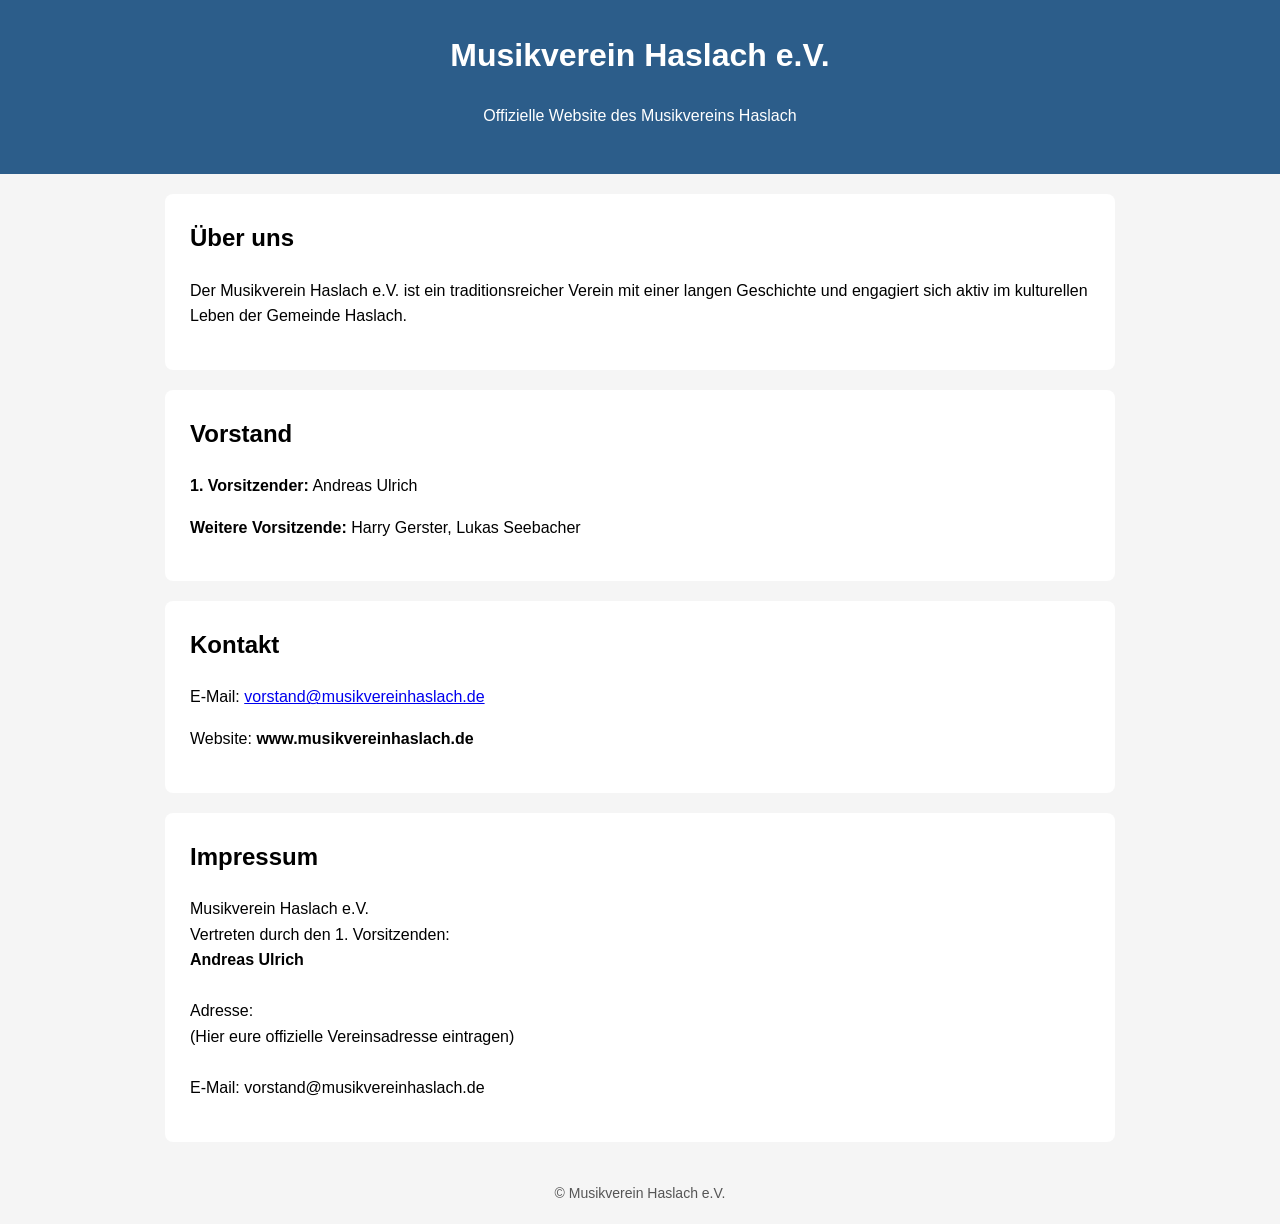
==== index.html @ a709c37e "Create index.html" ====
<!DOCTYPE html>
<html lang="de">
<head>
    <meta charset="UTF-8">
    <title>Musikverein Haslach e.V.</title>
    <meta name="viewport" content="width=device-width, initial-scale=1.0">
    <style>
        body {
            font-family: Arial, sans-serif;
            margin: 0;
            line-height: 1.6;
            background: #f5f5f5;
        }
        header {
            background: #2c5d8a;
            color: white;
            padding: 30px 20px;
            text-align: center;
        }
        section {
            max-width: 900px;
            margin: 20px auto;
            background: white;
            padding: 25px;
            border-radius: 8px;
        }
        h1, h2 {
            margin-top: 0;
        }
        footer {
            text-align: center;
            font-size: 14px;
            color: #555;
            padding: 20px;
        }
    </style>
</head>
<body>

<header>
    <h1>Musikverein Haslach e.V.</h1>
    <p>Offizielle Website des Musikvereins Haslach</p>
</header>

<section>
    <h2>Über uns</h2>
    <p>
        Der Musikverein Haslach e.V. ist ein traditionsreicher Verein mit einer langen Geschichte
        und engagiert sich aktiv im kulturellen Leben der Gemeinde Haslach.
    </p>
</section>

<section>
    <h2>Vorstand</h2>
    <p><strong>1. Vorsitzender:</strong> Andreas Ulrich</p>
    <p><strong>Weitere Vorsitzende:</strong> Harry Gerster, Lukas Seebacher</p>
</section>

<section>
    <h2>Kontakt</h2>
    <p>
        E-Mail: <a href="mailto:vorstand@musikvereinhaslach.de">
        vorstand@musikvereinhaslach.de</a>
    </p>
    <p>
        Website: <strong>www.musikvereinhaslach.de</strong>
    </p>
</section>

<section>
    <h2>Impressum</h2>
    <p>
        Musikverein Haslach e.V.<br>
        Vertreten durch den 1. Vorsitzenden:<br>
        <strong>Andreas Ulrich</strong><br><br>

        Adresse:<br>
        (Hier eure offizielle Vereinsadresse eintragen)<br><br>

        E-Mail: vorstand@musikvereinhaslach.de
    </p>
</section>

<footer>
    © Musikverein Haslach e.V.
</footer>

</body>
</html>
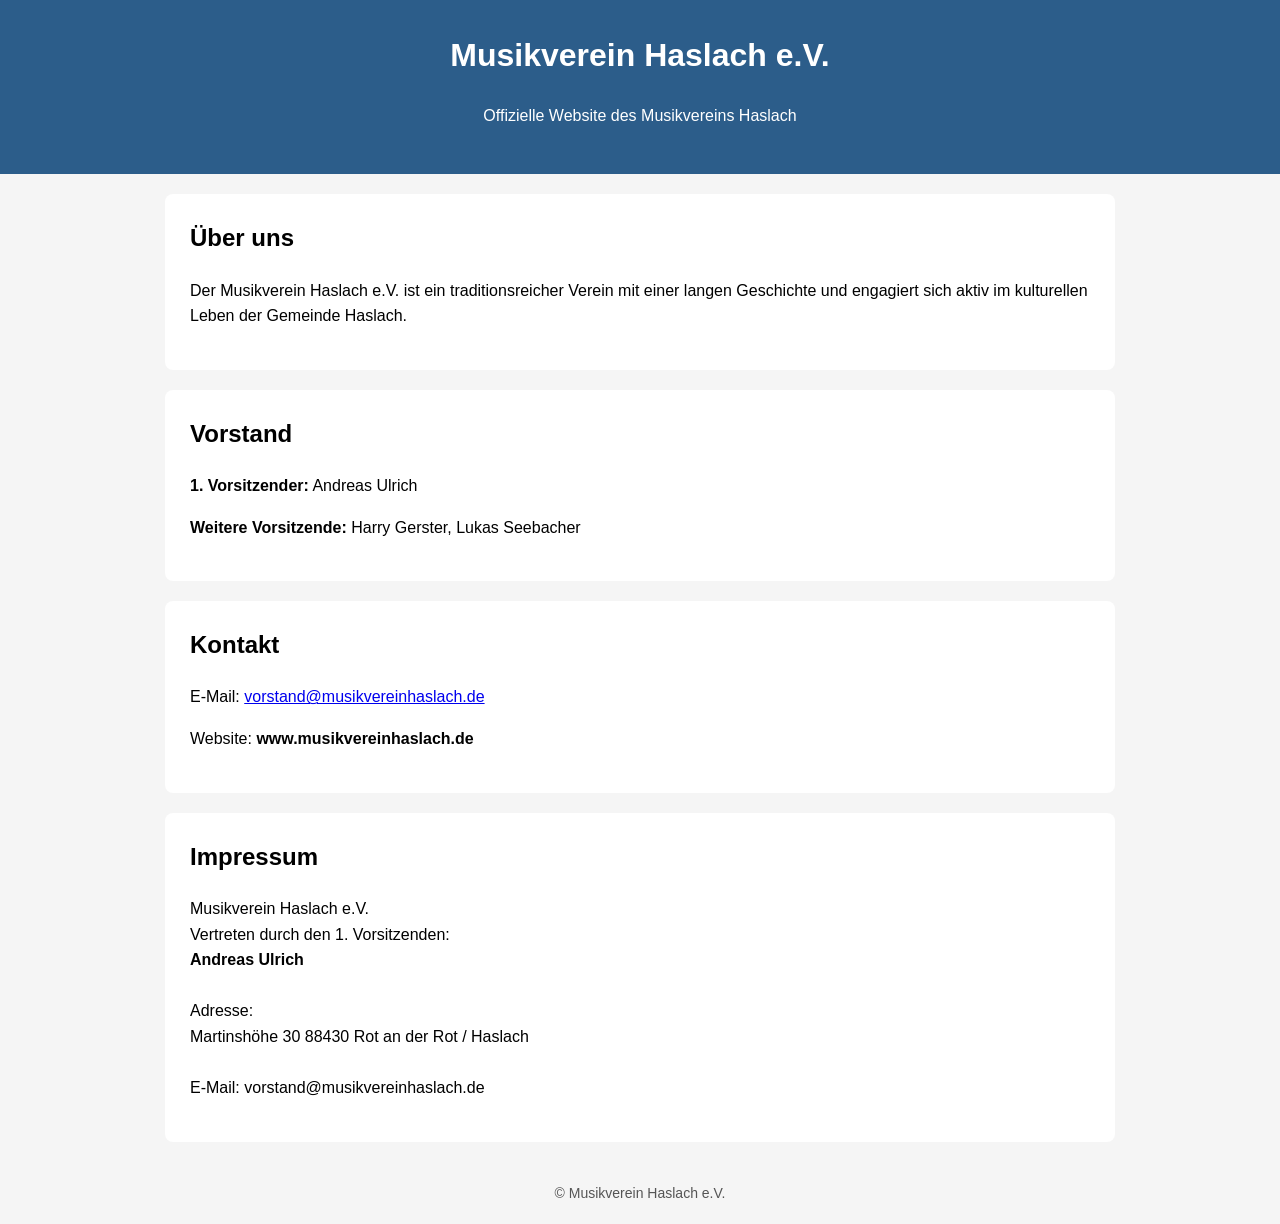
==== commit fbf30754: "Update index.html" ====
--- a/index.html
+++ b/index.html
@@ -75,7 +75,10 @@
         <strong>Andreas Ulrich</strong><br><br>
 
         Adresse:<br>
-        (Hier eure offizielle Vereinsadresse eintragen)<br><br>
+        Martinshöhe 30
+        88430
+        Rot an der Rot / Haslach
+        <br><br>
 
         E-Mail: vorstand@musikvereinhaslach.de
     </p>
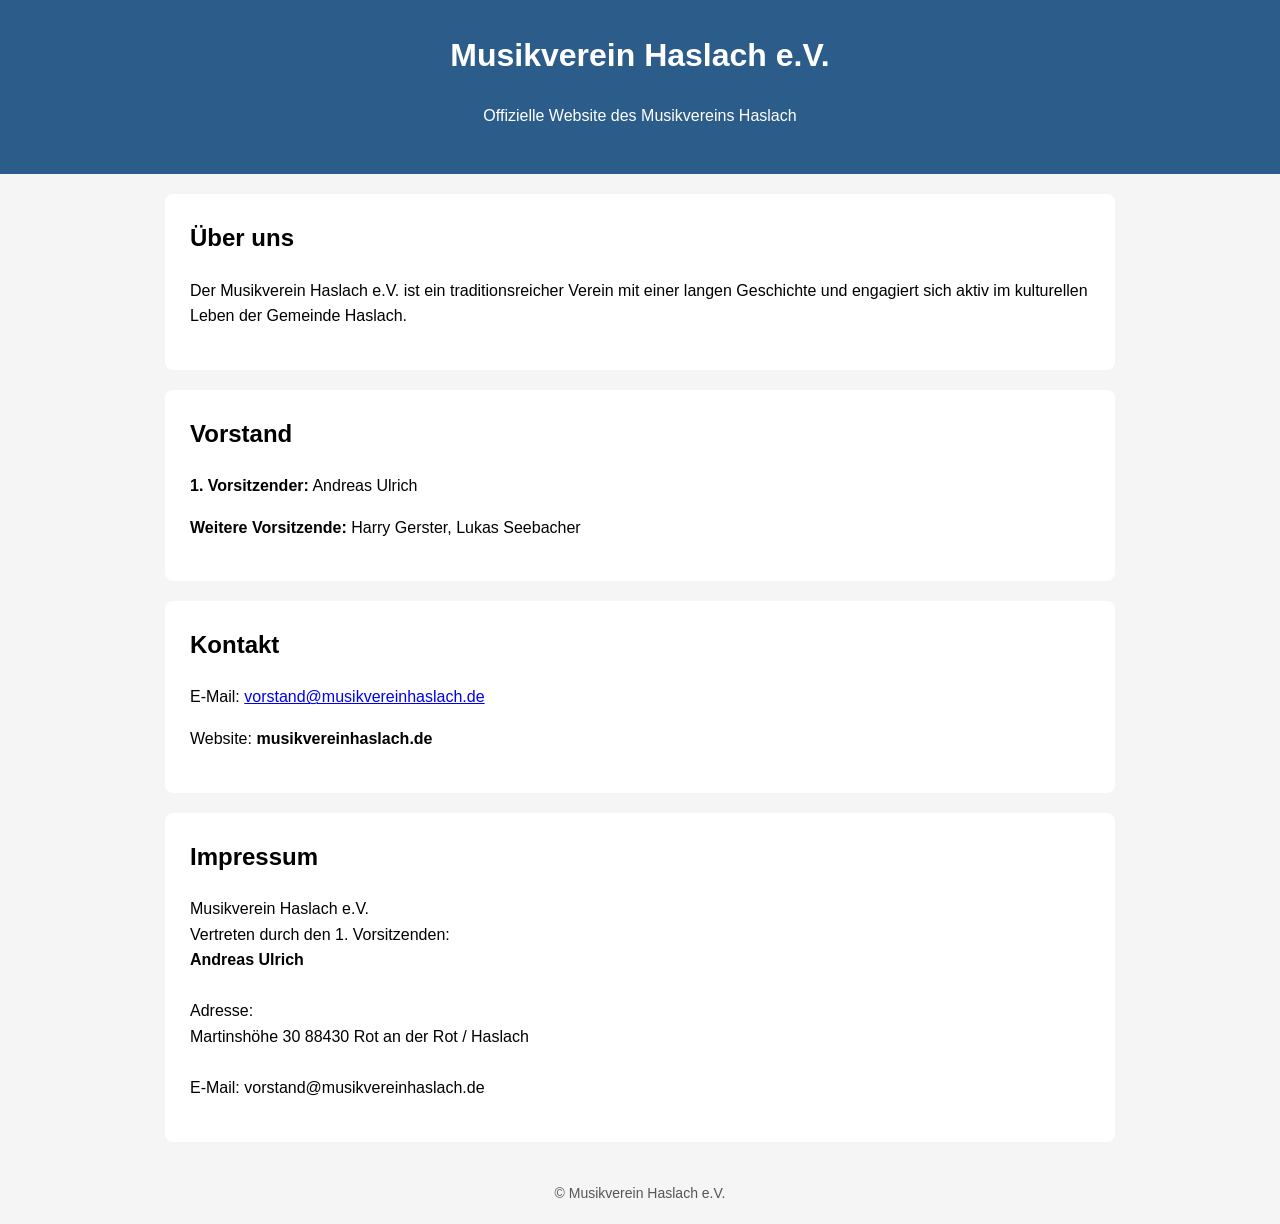
==== commit 21c1e32e: "Update index.html" ====
--- a/index.html
+++ b/index.html
@@ -63,7 +63,7 @@
         vorstand@musikvereinhaslach.de</a>
     </p>
     <p>
-        Website: <strong>www.musikvereinhaslach.de</strong>
+        Website: <strong>musikvereinhaslach.de</strong>
     </p>
 </section>
 
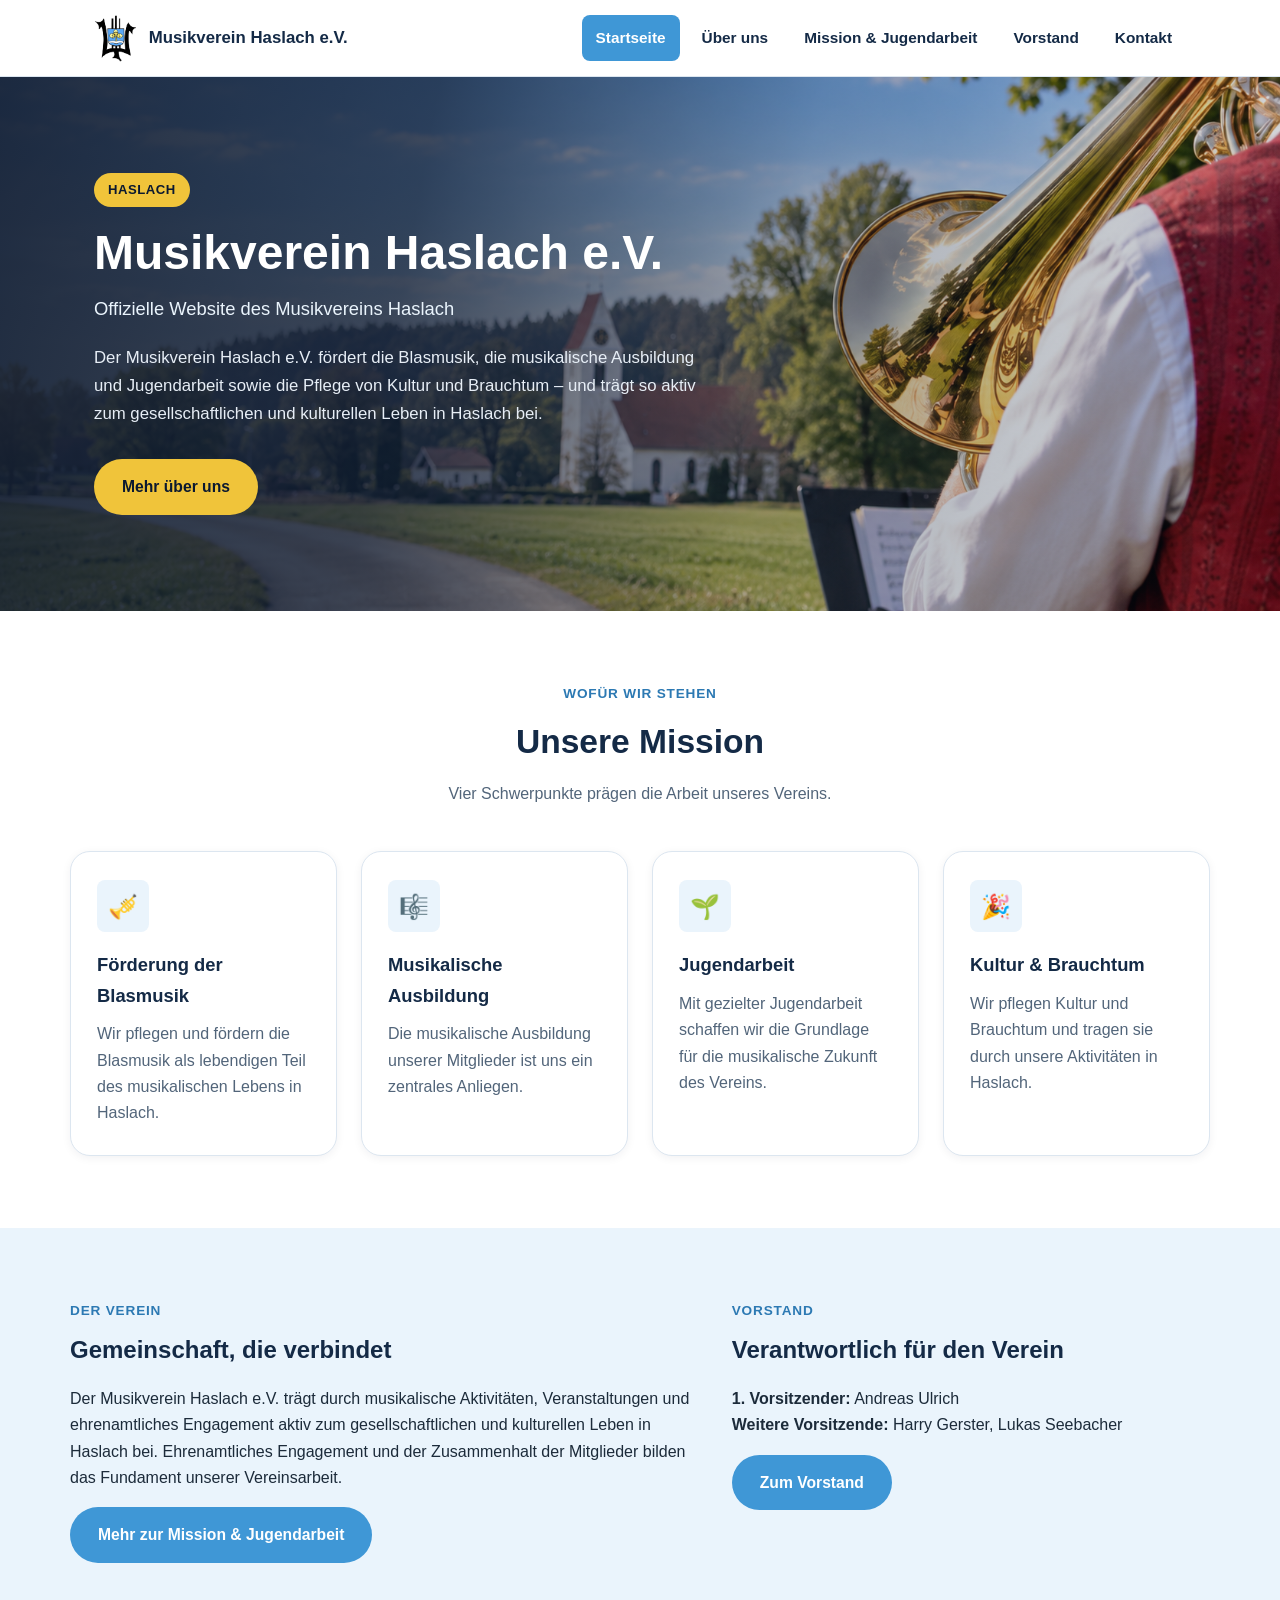
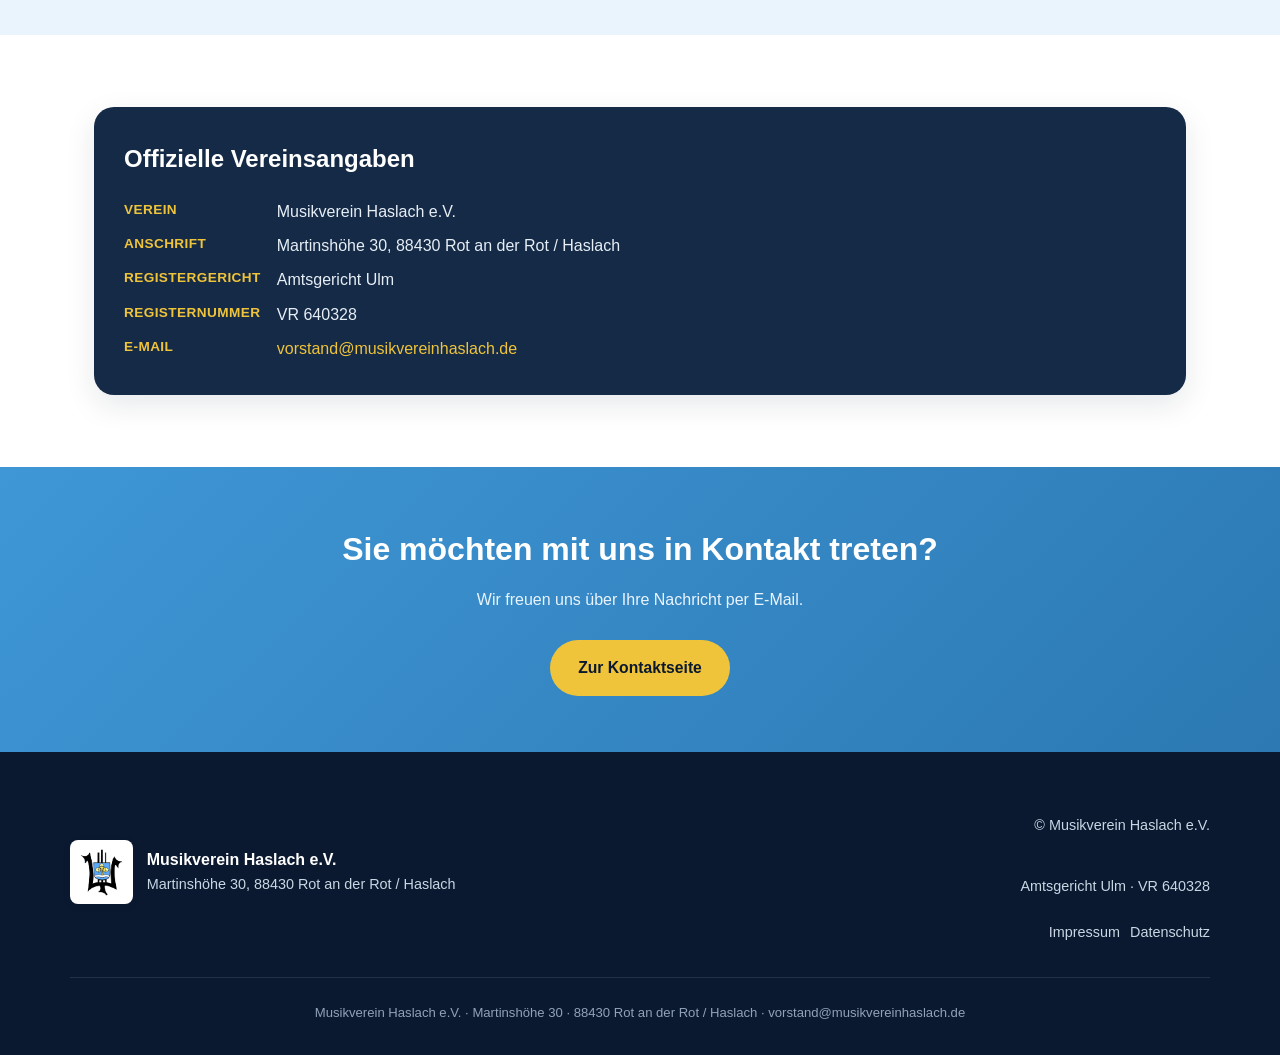
==== commit e55c76e3: "Relaunch website with full page structure and legal pages Adds Impressum, Datenschutz, Kontakt, Über" ====
--- a/index.html
+++ b/index.html
@@ -1,91 +1,180 @@
 <!DOCTYPE html>
 <html lang="de">
 <head>
-    <meta charset="UTF-8">
-    <title>Musikverein Haslach e.V.</title>
-    <meta name="viewport" content="width=device-width, initial-scale=1.0">
-    <style>
-        body {
-            font-family: Arial, sans-serif;
-            margin: 0;
-            line-height: 1.6;
-            background: #f5f5f5;
-        }
-        header {
-            background: #2c5d8a;
-            color: white;
-            padding: 30px 20px;
-            text-align: center;
-        }
-        section {
-            max-width: 900px;
-            margin: 20px auto;
-            background: white;
-            padding: 25px;
-            border-radius: 8px;
-        }
-        h1, h2 {
-            margin-top: 0;
-        }
-        footer {
-            text-align: center;
-            font-size: 14px;
-            color: #555;
-            padding: 20px;
-        }
-    </style>
+<meta charset="UTF-8">
+<title>Musikverein Haslach e.V. – Offizielle Website</title>
+<meta name="description" content="Musikverein Haslach e.V.: Blasmusik, musikalische Ausbildung, Jugendarbeit sowie Pflege von Kultur und Brauchtum in Haslach.">
+<meta name="viewport" content="width=device-width, initial-scale=1.0">
+<link rel="canonical" href="https://musikvereinhaslach.de/">
+<link rel="icon" href="/MVLogo.png" type="image/png">
+<link rel="stylesheet" href="/assets/styles.css">
+<script type="application/ld+json">
+{
+  "@context": "https://schema.org",
+  "@type": "Organization",
+  "name": "Musikverein Haslach e.V.",
+  "url": "https://musikvereinhaslach.de/",
+  "email": "vorstand@musikvereinhaslach.de",
+  "logo": "https://musikvereinhaslach.de/MVLogo.png",
+  "address": {
+    "@type": "PostalAddress",
+    "streetAddress": "Martinshöhe 30",
+    "postalCode": "88430",
+    "addressLocality": "Rot an der Rot / Haslach",
+    "addressCountry": "DE"
+  }
+}
+</script>
 </head>
 <body>
+<a href="#main" class="skip-link">Zum Inhalt springen</a>
 
-<header>
-    <h1>Musikverein Haslach e.V.</h1>
-    <p>Offizielle Website des Musikvereins Haslach</p>
+<header class="site-header">
+  <div class="header-inner">
+    <a href="/" class="brand">
+      <img src="/MVLogo.png" alt="Wappen und Logo des Musikverein Haslach e.V." class="brand-logo">
+      <span class="brand-name">Musikverein Haslach e.V.</span>
+    </a>
+    <input type="checkbox" id="nav-toggle" class="nav-toggle">
+    <label for="nav-toggle" class="nav-toggle-label" aria-label="Menü öffnen">
+      <span></span><span></span><span></span>
+    </label>
+    <nav class="main-nav" aria-label="Hauptnavigation">
+      <ul>
+        <li><a href="/" aria-current="page">Startseite</a></li>
+        <li><a href="/ueber-uns/">Über uns</a></li>
+        <li><a href="/mission/">Mission &amp; Jugendarbeit</a></li>
+        <li><a href="/vorstand/">Vorstand</a></li>
+        <li><a href="/kontakt/">Kontakt</a></li>
+      </ul>
+    </nav>
+  </div>
 </header>
 
-<section>
-    <h2>Über uns</h2>
-    <p>
-        Der Musikverein Haslach e.V. ist ein traditionsreicher Verein mit einer langen Geschichte
-        und engagiert sich aktiv im kulturellen Leben der Gemeinde Haslach.
-    </p>
-</section>
+<main id="main">
 
-<section>
-    <h2>Vorstand</h2>
-    <p><strong>1. Vorsitzender:</strong> Andreas Ulrich</p>
-    <p><strong>Weitere Vorsitzende:</strong> Harry Gerster, Lukas Seebacher</p>
-</section>
+  <section class="hero">
+    <img src="/titlepicture.png" alt="Musiker des Musikvereins Haslach mit Blechblasinstrument bei einer Probe im Freien, im Hintergrund die Kirche von Haslach" class="hero-image">
+    <div class="hero-overlay"></div>
+    <div class="hero-content">
+      <div class="hero-content-inner">
+        <span class="hero-eyebrow">Haslach</span>
+        <h1>Musikverein Haslach e.V.</h1>
+        <p class="hero-subtitle">Offizielle Website des Musikvereins Haslach</p>
+        <p class="hero-text">
+          Der Musikverein Haslach e.V. fördert die Blasmusik, die musikalische Ausbildung und
+          Jugendarbeit sowie die Pflege von Kultur und Brauchtum – und trägt so aktiv zum
+          gesellschaftlichen und kulturellen Leben in Haslach bei.
+        </p>
+        <a href="/ueber-uns/" class="btn btn-primary">Mehr über uns</a>
+      </div>
+    </div>
+  </section>
 
-<section>
-    <h2>Kontakt</h2>
-    <p>
-        E-Mail: <a href="mailto:vorstand@musikvereinhaslach.de">
-        vorstand@musikvereinhaslach.de</a>
-    </p>
-    <p>
-        Website: <strong>musikvereinhaslach.de</strong>
-    </p>
-</section>
+  <section class="section" id="mission">
+    <div class="section-header">
+      <span class="eyebrow">Wofür wir stehen</span>
+      <h2>Unsere Mission</h2>
+      <p>Vier Schwerpunkte prägen die Arbeit unseres Vereins.</p>
+    </div>
+    <div class="card-grid">
+      <div class="card">
+        <div class="card-icon" aria-hidden="true">🎺</div>
+        <h3>Förderung der Blasmusik</h3>
+        <p>Wir pflegen und fördern die Blasmusik als lebendigen Teil des musikalischen Lebens in Haslach.</p>
+      </div>
+      <div class="card">
+        <div class="card-icon" aria-hidden="true">🎼</div>
+        <h3>Musikalische Ausbildung</h3>
+        <p>Die musikalische Ausbildung unserer Mitglieder ist uns ein zentrales Anliegen.</p>
+      </div>
+      <div class="card">
+        <div class="card-icon" aria-hidden="true">🌱</div>
+        <h3>Jugendarbeit</h3>
+        <p>Mit gezielter Jugendarbeit schaffen wir die Grundlage für die musikalische Zukunft des Vereins.</p>
+      </div>
+      <div class="card">
+        <div class="card-icon" aria-hidden="true">🎉</div>
+        <h3>Kultur &amp; Brauchtum</h3>
+        <p>Wir pflegen Kultur und Brauchtum und tragen sie durch unsere Aktivitäten in Haslach.</p>
+      </div>
+    </div>
+  </section>
 
-<section>
-    <h2>Impressum</h2>
-    <p>
-        Musikverein Haslach e.V.<br>
-        Vertreten durch den 1. Vorsitzenden:<br>
-        <strong>Andreas Ulrich</strong><br><br>
+  <section class="section section-alt">
+    <div class="content-grid">
+      <div class="prose">
+        <span class="eyebrow">Der Verein</span>
+        <h2>Gemeinschaft, die verbindet</h2>
+        <p>
+          Der Musikverein Haslach e.V. trägt durch musikalische Aktivitäten, Veranstaltungen und
+          ehrenamtliches Engagement aktiv zum gesellschaftlichen und kulturellen Leben in Haslach
+          bei. Ehrenamtliches Engagement und der Zusammenhalt der Mitglieder bilden
+          das Fundament unserer Vereinsarbeit.
+        </p>
+        <a href="/mission/" class="btn btn-secondary">Mehr zur Mission &amp; Jugendarbeit</a>
+      </div>
+      <div class="prose">
+        <span class="eyebrow">Vorstand</span>
+        <h2>Verantwortlich für den Verein</h2>
+        <p>
+          <strong>1. Vorsitzender:</strong> Andreas Ulrich<br>
+          <strong>Weitere Vorsitzende:</strong> Harry Gerster, Lukas Seebacher
+        </p>
+        <a href="/vorstand/" class="btn btn-secondary">Zum Vorstand</a>
+      </div>
+    </div>
+  </section>
 
-        Adresse:<br>
-        Martinshöhe 30
-        88430
-        Rot an der Rot / Haslach
-        <br><br>
+  <section class="section" id="vereinsangaben">
+    <div class="container">
+      <div class="info-box">
+        <h2>Offizielle Vereinsangaben</h2>
+        <dl>
+          <dt>Verein</dt>
+          <dd>Musikverein Haslach e.V.</dd>
+          <dt>Anschrift</dt>
+          <dd>Martinshöhe 30, 88430 Rot an der Rot / Haslach</dd>
+          <dt>Registergericht</dt>
+          <dd>Amtsgericht Ulm</dd>
+          <dt>Registernummer</dt>
+          <dd>VR 640328</dd>
+          <dt>E-Mail</dt>
+          <dd><a href="mailto:vorstand@musikvereinhaslach.de">vorstand@musikvereinhaslach.de</a></dd>
+        </dl>
+      </div>
+    </div>
+  </section>
 
-        E-Mail: vorstand@musikvereinhaslach.de
-    </p>
-</section>
+  <section class="cta-band">
+    <h2>Sie möchten mit uns in Kontakt treten?</h2>
+    <p>Wir freuen uns über Ihre Nachricht per E-Mail.</p>
+    <a href="/kontakt/" class="btn btn-primary">Zur Kontaktseite</a>
+  </section>
 
-<footer>
-    © Musikverein Haslach e.V.
+</main>
+
+<footer class="site-footer">
+  <div class="footer-inner">
+    <div class="footer-brand">
+      <img src="/MVLogo.png" alt="Logo Musikverein Haslach e.V." class="footer-logo">
+      <div class="footer-brand-text">
+        <p class="footer-name">Musikverein Haslach e.V.</p>
+        <p>Martinshöhe 30, 88430 Rot an der Rot / Haslach</p>
+      </div>
+    </div>
+    <div class="footer-legal">
+      <p>© Musikverein Haslach e.V.</p>
+      <p>Amtsgericht Ulm · VR 640328</p>
+      <nav aria-label="Rechtliches">
+        <a href="/impressum/">Impressum</a>
+        <a href="/datenschutz/">Datenschutz</a>
+      </nav>
+    </div>
+  </div>
+  <div class="footer-bottom">
+    Musikverein Haslach e.V. · Martinshöhe 30 · 88430 Rot an der Rot / Haslach · vorstand@musikvereinhaslach.de
+  </div>
 </footer>
 
 </body>
--- a/assets/styles.css
+++ b/assets/styles.css
@@ -0,0 +1,718 @@
+/* Musikverein Haslach e.V. - Website-Stylesheet
+   Farben orientiert am Vereinslogo: Himmelblau, Weiß, dunkles Navy, Gelb als Akzent. */
+
+:root {
+  --color-sky: #3F97D6;
+  --color-sky-dark: #2C79B3;
+  --color-sky-light: #EAF4FC;
+  --color-navy: #142A46;
+  --color-navy-dark: #0B1930;
+  --color-yellow: #F0C43A;
+  --color-yellow-dark: #D9A91E;
+  --color-white: #FFFFFF;
+  --color-text: #1C2B3A;
+  --color-text-muted: #52657A;
+  --color-border: #DCE6F0;
+  --radius-lg: 20px;
+  --radius-md: 14px;
+  --radius-sm: 8px;
+  --shadow-sm: 0 2px 10px rgba(11, 25, 48, 0.06);
+  --shadow-md: 0 10px 30px rgba(11, 25, 48, 0.10);
+  --max-width: 1140px;
+  --font-sans: -apple-system, BlinkMacSystemFont, "Segoe UI", Roboto, "Helvetica Neue", Arial, sans-serif;
+}
+
+* {
+  box-sizing: border-box;
+}
+
+html {
+  scroll-behavior: smooth;
+}
+
+body {
+  margin: 0;
+  font-family: var(--font-sans);
+  color: var(--color-text);
+  background: var(--color-white);
+  line-height: 1.65;
+  -webkit-font-smoothing: antialiased;
+}
+
+img {
+  max-width: 100%;
+  display: block;
+}
+
+a {
+  color: var(--color-sky-dark);
+  text-decoration: none;
+}
+
+a:hover,
+a:focus {
+  text-decoration: underline;
+}
+
+.container {
+  max-width: var(--max-width);
+  margin: 0 auto;
+  padding: 0 24px;
+}
+
+/* Skip link */
+.skip-link {
+  position: absolute;
+  left: -999px;
+  top: auto;
+  background: var(--color-navy);
+  color: var(--color-white);
+  padding: 12px 20px;
+  border-radius: var(--radius-sm);
+  z-index: 1000;
+}
+
+.skip-link:focus {
+  left: 16px;
+  top: 16px;
+}
+
+/* Header */
+.site-header {
+  background: var(--color-white);
+  border-bottom: 1px solid var(--color-border);
+  position: sticky;
+  top: 0;
+  z-index: 100;
+}
+
+.header-inner {
+  max-width: var(--max-width);
+  margin: 0 auto;
+  padding: 14px 24px;
+  display: flex;
+  align-items: center;
+  justify-content: space-between;
+  gap: 16px;
+  position: relative;
+}
+
+.brand {
+  display: flex;
+  align-items: center;
+  gap: 12px;
+  color: var(--color-navy);
+}
+
+.brand:hover,
+.brand:focus {
+  text-decoration: none;
+}
+
+.brand-logo {
+  height: 48px;
+  width: auto;
+}
+
+.brand-name {
+  font-weight: 700;
+  font-size: 1.05rem;
+  line-height: 1.2;
+}
+
+.main-nav ul {
+  list-style: none;
+  margin: 0;
+  padding: 0;
+  display: flex;
+  gap: 8px;
+  flex-wrap: wrap;
+}
+
+.main-nav a {
+  display: inline-block;
+  padding: 10px 14px;
+  border-radius: var(--radius-sm);
+  color: var(--color-navy);
+  font-weight: 600;
+  font-size: 0.96rem;
+}
+
+.main-nav a:hover,
+.main-nav a:focus {
+  background: var(--color-sky-light);
+  text-decoration: none;
+}
+
+.main-nav a[aria-current="page"] {
+  background: var(--color-sky);
+  color: var(--color-white);
+}
+
+.nav-toggle {
+  display: none;
+}
+
+.nav-toggle-label {
+  display: none;
+  flex-direction: column;
+  justify-content: center;
+  gap: 5px;
+  width: 40px;
+  height: 40px;
+  cursor: pointer;
+  border-radius: var(--radius-sm);
+}
+
+.nav-toggle-label span {
+  display: block;
+  height: 3px;
+  border-radius: 3px;
+  background: var(--color-navy);
+}
+
+/* Hero */
+.hero {
+  position: relative;
+  color: var(--color-white);
+  overflow: hidden;
+  background: var(--color-navy-dark);
+}
+
+.hero-image {
+  position: absolute;
+  inset: 0;
+  width: 100%;
+  height: 100%;
+  object-fit: cover;
+}
+
+.hero-overlay {
+  position: absolute;
+  inset: 0;
+  background: linear-gradient(
+    100deg,
+    rgba(11, 25, 48, 0.92) 0%,
+    rgba(11, 25, 48, 0.78) 32%,
+    rgba(11, 25, 48, 0.35) 60%,
+    rgba(11, 25, 48, 0.15) 100%
+  );
+}
+
+.hero-content {
+  position: relative;
+  max-width: var(--max-width);
+  margin: 0 auto;
+  padding: 96px 24px;
+}
+
+.hero-content-inner {
+  max-width: 620px;
+}
+
+.hero-eyebrow {
+  display: inline-block;
+  background: var(--color-yellow);
+  color: var(--color-navy-dark);
+  font-weight: 700;
+  font-size: 0.82rem;
+  letter-spacing: 0.04em;
+  text-transform: uppercase;
+  padding: 6px 14px;
+  border-radius: 999px;
+  margin-bottom: 18px;
+}
+
+.hero h1 {
+  font-size: clamp(2rem, 4.2vw, 3rem);
+  margin: 0 0 14px;
+  line-height: 1.15;
+}
+
+.hero-subtitle {
+  font-size: 1.15rem;
+  color: var(--color-sky-light);
+  margin: 0 0 20px;
+}
+
+.hero-text {
+  font-size: 1.05rem;
+  color: #E7EEF6;
+  margin: 0 0 32px;
+}
+
+/* Page hero (subpages, smaller, no image) */
+.page-hero {
+  background: linear-gradient(135deg, var(--color-navy) 0%, var(--color-navy-dark) 100%);
+  color: var(--color-white);
+  padding: 64px 24px;
+}
+
+.page-hero .container {
+  max-width: var(--max-width);
+}
+
+.page-hero h1 {
+  font-size: clamp(1.8rem, 3.4vw, 2.5rem);
+  margin: 0 0 12px;
+}
+
+.page-hero p {
+  color: var(--color-sky-light);
+  font-size: 1.05rem;
+  max-width: 700px;
+  margin: 0;
+}
+
+/* Buttons */
+.btn {
+  display: inline-block;
+  padding: 13px 26px;
+  border-radius: 999px;
+  font-weight: 700;
+  font-size: 0.98rem;
+  border: 2px solid transparent;
+}
+
+.btn-primary {
+  background: var(--color-yellow);
+  color: var(--color-navy-dark);
+}
+
+.btn-primary:hover,
+.btn-primary:focus {
+  background: var(--color-yellow-dark);
+  text-decoration: none;
+}
+
+.btn-outline {
+  background: transparent;
+  color: var(--color-white);
+  border-color: rgba(255, 255, 255, 0.6);
+}
+
+.btn-outline:hover,
+.btn-outline:focus {
+  background: rgba(255, 255, 255, 0.12);
+  text-decoration: none;
+}
+
+.btn-secondary {
+  background: var(--color-sky);
+  color: var(--color-white);
+}
+
+.btn-secondary:hover,
+.btn-secondary:focus {
+  background: var(--color-sky-dark);
+  text-decoration: none;
+}
+
+/* Sections */
+.section {
+  padding: 72px 24px;
+}
+
+.section-alt {
+  background: var(--color-sky-light);
+}
+
+.section-header {
+  max-width: 700px;
+  margin: 0 auto 44px;
+  text-align: center;
+}
+
+.section-header h2 {
+  font-size: clamp(1.6rem, 3vw, 2.1rem);
+  margin: 0 0 12px;
+  color: var(--color-navy);
+}
+
+.section-header p {
+  color: var(--color-text-muted);
+  margin: 0;
+}
+
+.eyebrow {
+  display: block;
+  color: var(--color-sky-dark);
+  font-weight: 700;
+  font-size: 0.85rem;
+  letter-spacing: 0.06em;
+  text-transform: uppercase;
+  margin-bottom: 8px;
+}
+
+/* Cards */
+.card-grid {
+  display: grid;
+  grid-template-columns: repeat(auto-fit, minmax(240px, 1fr));
+  gap: 24px;
+  max-width: var(--max-width);
+  margin: 0 auto;
+}
+
+.card {
+  background: var(--color-white);
+  border: 1px solid var(--color-border);
+  border-radius: var(--radius-lg);
+  padding: 28px 26px;
+  box-shadow: var(--shadow-sm);
+}
+
+.card-icon {
+  width: 52px;
+  height: 52px;
+  border-radius: var(--radius-sm);
+  background: var(--color-sky-light);
+  display: flex;
+  align-items: center;
+  justify-content: center;
+  margin-bottom: 18px;
+  font-size: 1.5rem;
+}
+
+.card h3 {
+  margin: 0 0 10px;
+  font-size: 1.15rem;
+  color: var(--color-navy);
+}
+
+.card p {
+  margin: 0;
+  color: var(--color-text-muted);
+}
+
+/* Two-column content */
+.content-grid {
+  display: grid;
+  grid-template-columns: 1.3fr 1fr;
+  gap: 40px;
+  max-width: var(--max-width);
+  margin: 0 auto;
+  align-items: start;
+}
+
+@media (max-width: 800px) {
+  .content-grid {
+    grid-template-columns: 1fr;
+  }
+}
+
+.prose h2 {
+  color: var(--color-navy);
+  font-size: 1.5rem;
+  margin: 0 0 16px;
+}
+
+.prose h3 {
+  color: var(--color-navy);
+  font-size: 1.2rem;
+  margin: 28px 0 10px;
+}
+
+.prose p {
+  margin: 0 0 16px;
+  color: var(--color-text);
+}
+
+.prose ul {
+  margin: 0 0 16px;
+  padding-left: 22px;
+  color: var(--color-text);
+}
+
+.prose li {
+  margin-bottom: 8px;
+}
+
+/* Info box (official association details) */
+.info-box {
+  background: var(--color-navy);
+  color: var(--color-white);
+  border-radius: var(--radius-lg);
+  padding: 32px 30px;
+  box-shadow: var(--shadow-md);
+}
+
+.info-box h2,
+.info-box h3 {
+  color: var(--color-white);
+  margin-top: 0;
+}
+
+.info-box dl {
+  margin: 18px 0 0;
+  display: grid;
+  grid-template-columns: auto 1fr;
+  gap: 8px 16px;
+}
+
+.info-box dt {
+  color: var(--color-yellow);
+  font-weight: 700;
+  font-size: 0.85rem;
+  text-transform: uppercase;
+  letter-spacing: 0.03em;
+}
+
+.info-box dd {
+  margin: 0;
+  color: #E7EEF6;
+}
+
+.info-box a {
+  color: var(--color-yellow);
+}
+
+/* Board members */
+.board-grid {
+  display: grid;
+  grid-template-columns: repeat(auto-fit, minmax(220px, 1fr));
+  gap: 24px;
+  max-width: var(--max-width);
+  margin: 0 auto;
+}
+
+.board-card {
+  background: var(--color-white);
+  border: 1px solid var(--color-border);
+  border-radius: var(--radius-lg);
+  padding: 30px 24px;
+  text-align: center;
+  box-shadow: var(--shadow-sm);
+}
+
+.board-avatar {
+  width: 72px;
+  height: 72px;
+  border-radius: 50%;
+  background: var(--color-sky-light);
+  color: var(--color-sky-dark);
+  display: flex;
+  align-items: center;
+  justify-content: center;
+  font-weight: 700;
+  font-size: 1.4rem;
+  margin: 0 auto 16px;
+}
+
+.board-card h3 {
+  margin: 0 0 6px;
+  color: var(--color-navy);
+  font-size: 1.1rem;
+}
+
+.board-card .role {
+  color: var(--color-sky-dark);
+  font-weight: 600;
+  font-size: 0.9rem;
+  margin: 0;
+}
+
+/* Contact */
+.contact-box {
+  max-width: 640px;
+  margin: 0 auto;
+  background: var(--color-white);
+  border: 1px solid var(--color-border);
+  border-radius: var(--radius-lg);
+  padding: 36px;
+  box-shadow: var(--shadow-sm);
+  text-align: center;
+}
+
+.contact-box address {
+  font-style: normal;
+  color: var(--color-text);
+  margin: 18px 0;
+  line-height: 1.8;
+}
+
+/* CTA band */
+.cta-band {
+  background: linear-gradient(135deg, var(--color-sky) 0%, var(--color-sky-dark) 100%);
+  color: var(--color-white);
+  padding: 56px 24px;
+  text-align: center;
+}
+
+.cta-band h2 {
+  margin: 0 0 12px;
+  font-size: clamp(1.5rem, 3vw, 2rem);
+}
+
+.cta-band p {
+  margin: 0 0 26px;
+  color: #EAF4FC;
+}
+
+/* Legal pages */
+.legal .prose {
+  max-width: 760px;
+  margin: 0 auto;
+}
+
+.legal .prose h2 {
+  border-top: 1px solid var(--color-border);
+  padding-top: 24px;
+  margin-top: 32px;
+}
+
+.legal .prose h2:first-child {
+  border-top: none;
+  padding-top: 0;
+  margin-top: 0;
+}
+
+/* Footer */
+.site-footer {
+  background: var(--color-navy-dark);
+  color: #C9D6E4;
+  padding: 48px 24px 32px;
+}
+
+.footer-inner {
+  max-width: var(--max-width);
+  margin: 0 auto;
+  display: flex;
+  flex-wrap: wrap;
+  align-items: center;
+  justify-content: space-between;
+  gap: 24px;
+}
+
+.footer-brand {
+  display: flex;
+  align-items: center;
+  gap: 14px;
+}
+
+.footer-logo {
+  height: 64px;
+  width: auto;
+  background: var(--color-white);
+  border-radius: var(--radius-sm);
+  padding: 8px 10px;
+  box-shadow: var(--shadow-sm);
+}
+
+.footer-brand-text p {
+  margin: 0;
+  font-size: 0.9rem;
+}
+
+.footer-brand-text .footer-name {
+  color: var(--color-white);
+  font-weight: 700;
+  font-size: 1rem;
+}
+
+.footer-legal {
+  display: flex;
+  flex-direction: column;
+  align-items: flex-end;
+  gap: 8px;
+  font-size: 0.9rem;
+  text-align: right;
+}
+
+.footer-legal nav a {
+  color: #C9D6E4;
+  margin-left: 6px;
+}
+
+.footer-legal nav a:first-child {
+  margin-left: 0;
+}
+
+.footer-bottom {
+  max-width: var(--max-width);
+  margin: 32px auto 0;
+  padding-top: 24px;
+  border-top: 1px solid rgba(255, 255, 255, 0.1);
+  font-size: 0.82rem;
+  color: #90A2B8;
+  text-align: center;
+}
+
+/* 404 page */
+.error-page {
+  min-height: 60vh;
+  display: flex;
+  align-items: center;
+  justify-content: center;
+  text-align: center;
+  padding: 80px 24px;
+}
+
+.error-page h1 {
+  font-size: 4rem;
+  margin: 0 0 12px;
+  color: var(--color-navy);
+}
+
+.error-page p {
+  color: var(--color-text-muted);
+  margin: 0 0 28px;
+}
+
+/* Responsive nav */
+@media (max-width: 760px) {
+  .nav-toggle-label {
+    display: flex;
+  }
+
+  .main-nav {
+    display: none;
+    width: 100%;
+    order: 3;
+  }
+
+  .main-nav ul {
+    flex-direction: column;
+    gap: 2px;
+    padding: 12px 0;
+  }
+
+  .main-nav a {
+    display: block;
+  }
+
+  .nav-toggle:checked ~ .main-nav {
+    display: block;
+  }
+
+  .header-inner {
+    flex-wrap: wrap;
+  }
+
+  .hero-content {
+    padding: 64px 24px;
+  }
+
+  .footer-inner {
+    flex-direction: column;
+    align-items: flex-start;
+  }
+
+  .footer-legal {
+    align-items: flex-start;
+    text-align: left;
+  }
+}
+
+@media (max-width: 480px) {
+  .info-box dl {
+    grid-template-columns: 1fr;
+  }
+
+  .info-box dt {
+    margin-top: 10px;
+  }
+
+  .info-box dt:first-child {
+    margin-top: 0;
+  }
+}
